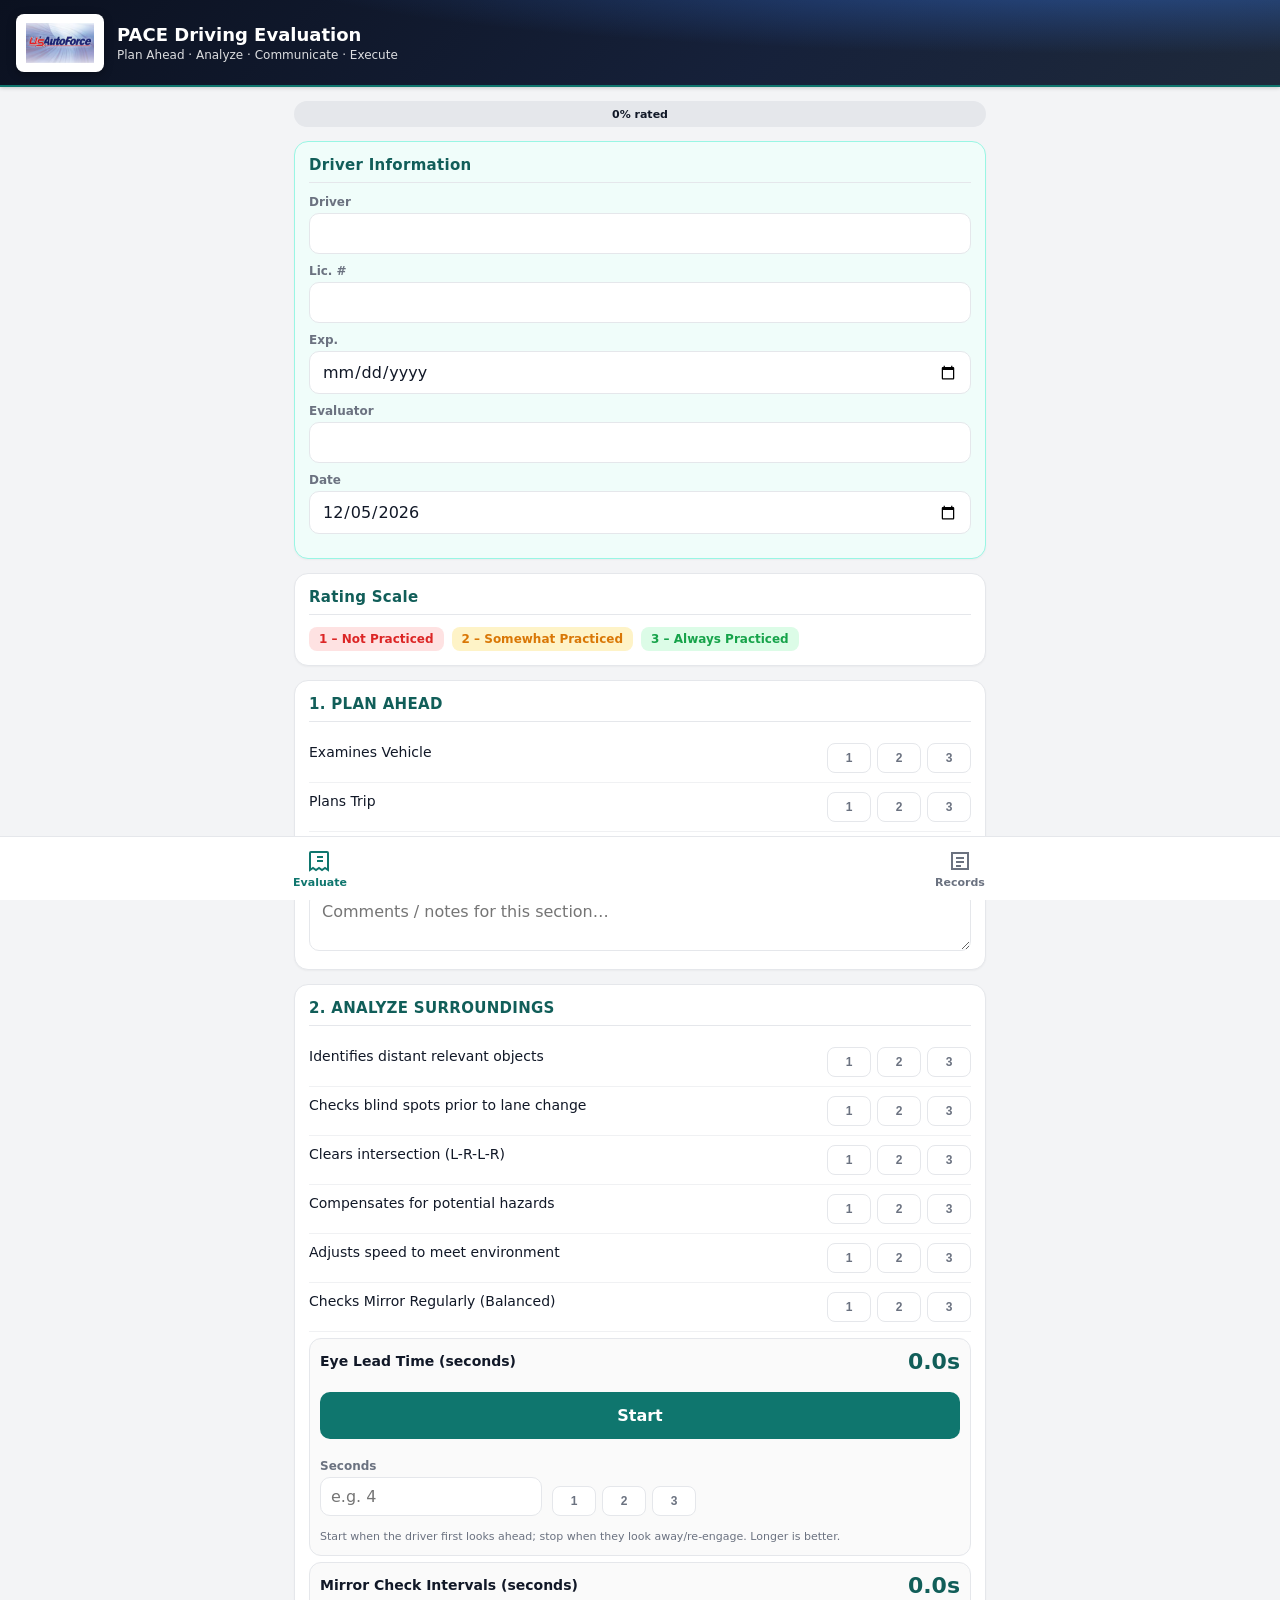
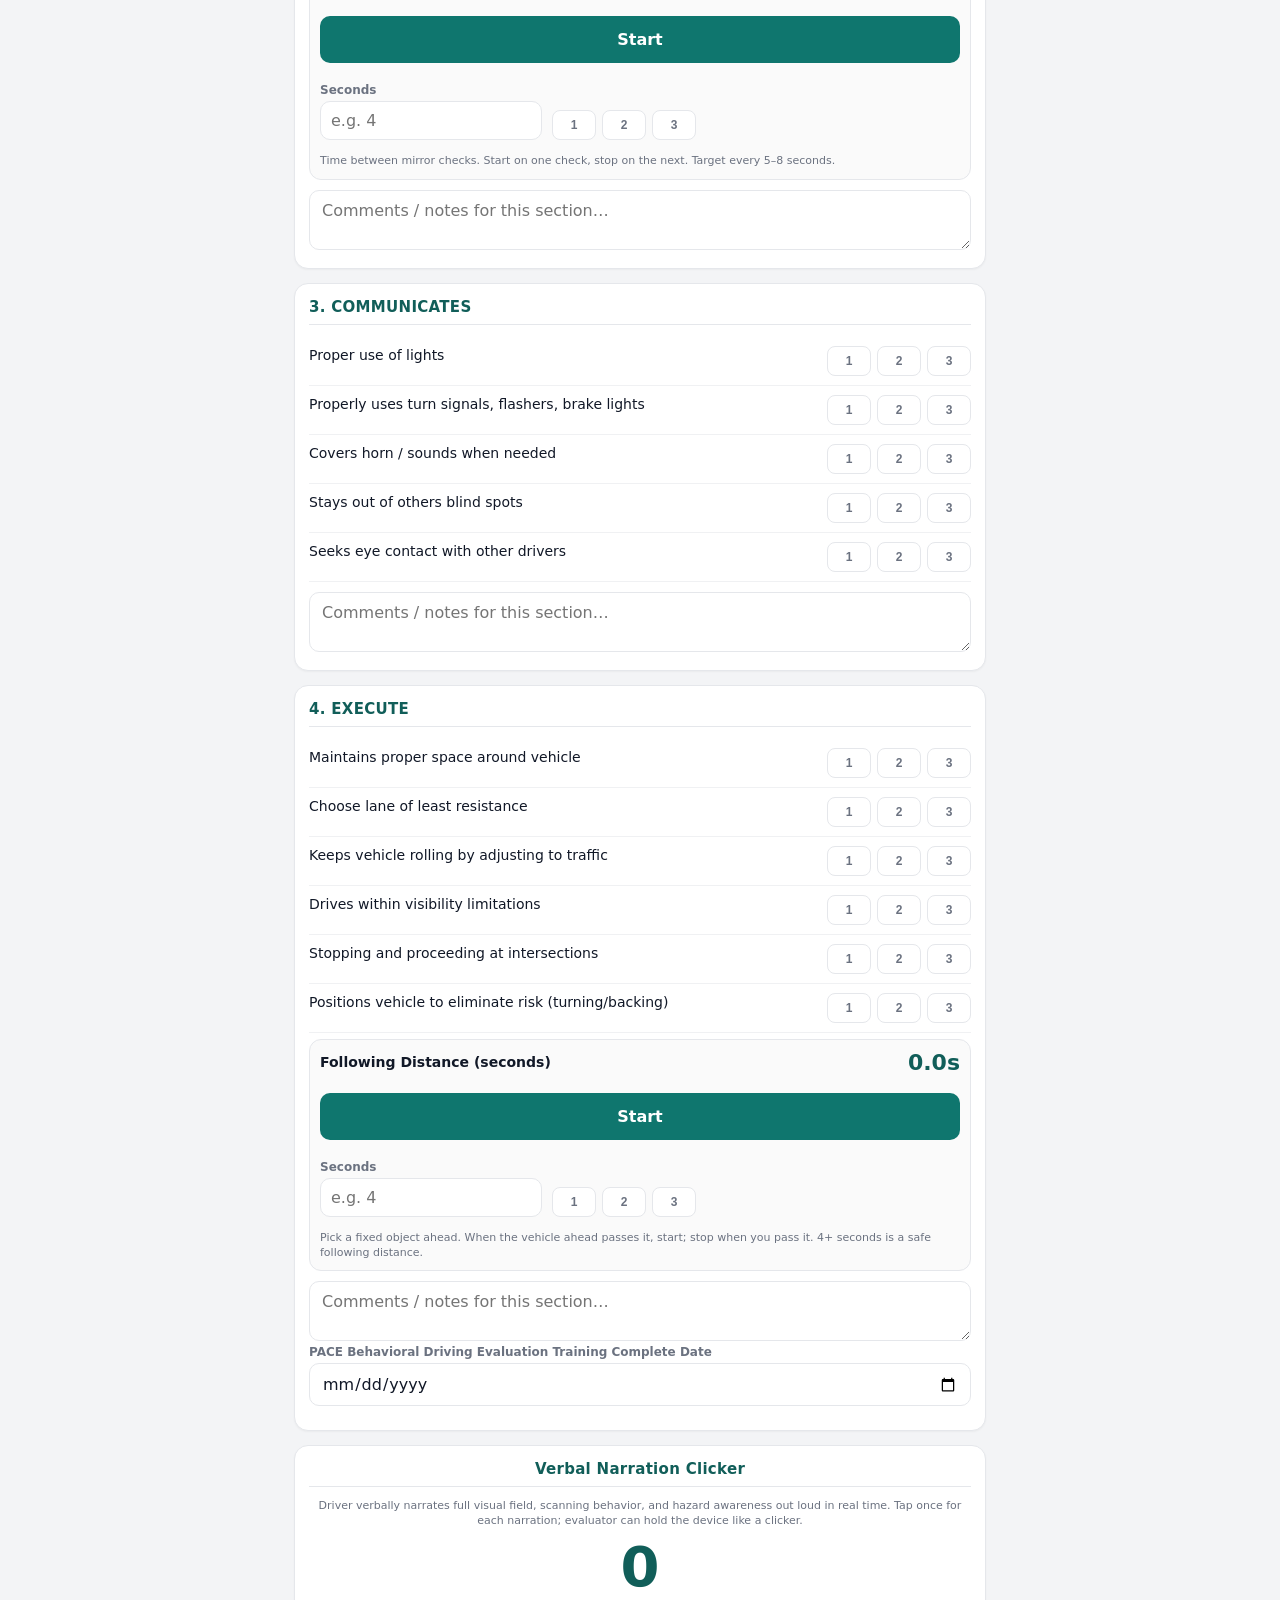
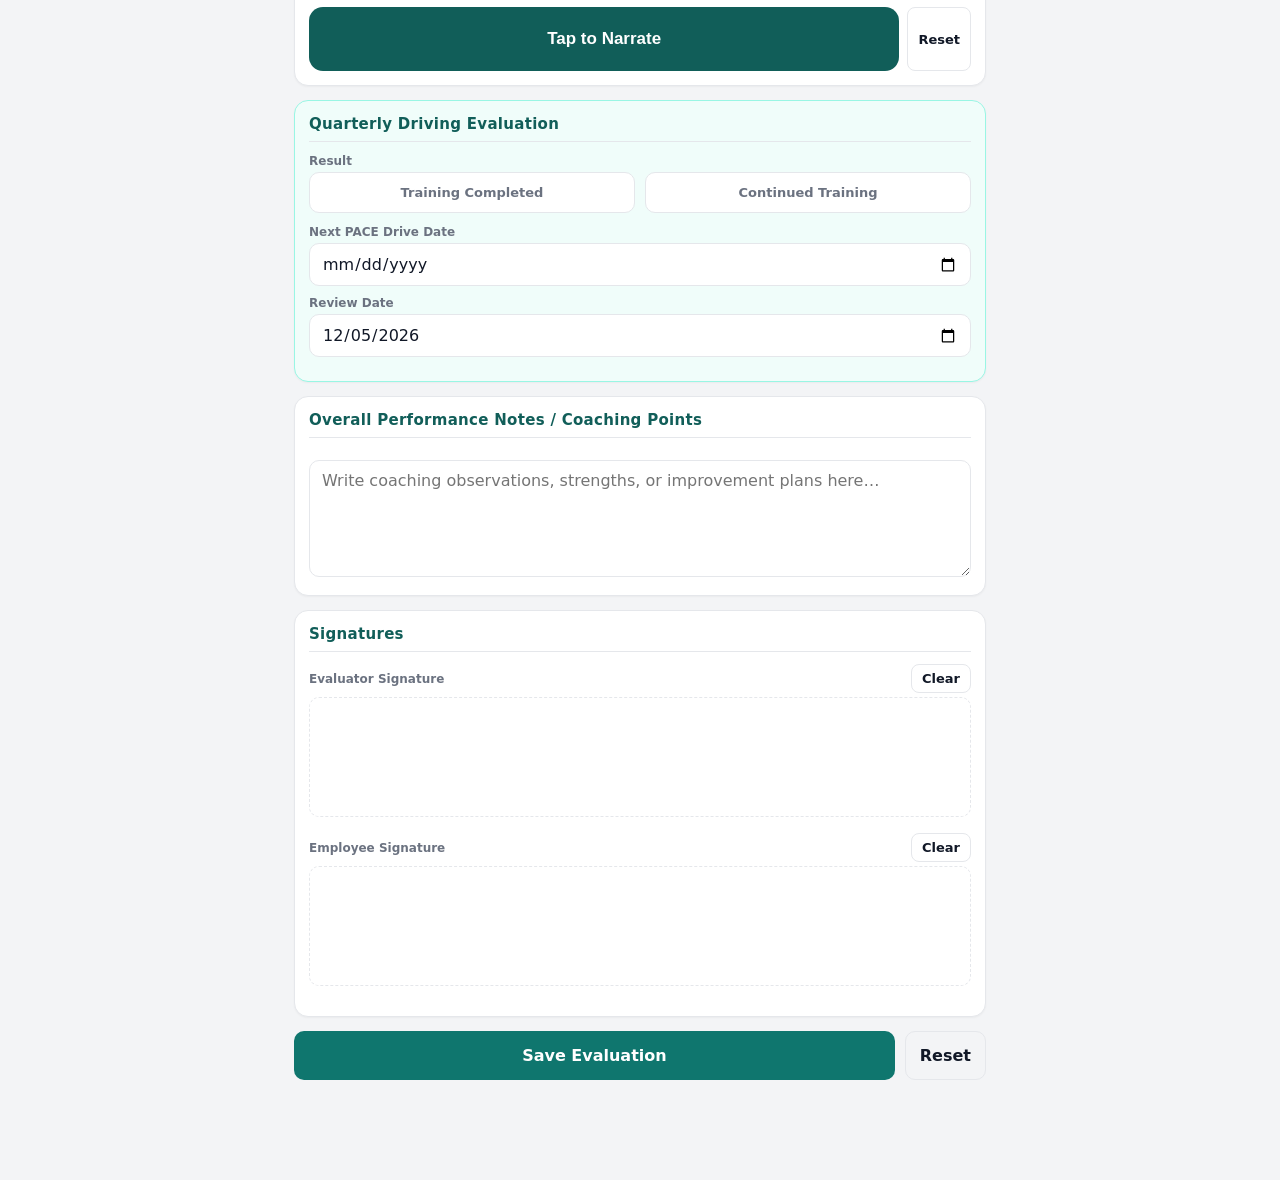
==== demo/index.html @ fed840f9 "Add /demo/ seeded presentation build (idbshim, no SW)" ====
<!DOCTYPE html>
<html lang="en">
<head>
<meta charset="UTF-8">
<meta name="viewport" content="width=device-width, initial-scale=1, viewport-fit=cover">
<meta name="theme-color" content="#0f766e">
<meta name="description" content="U.S. AutoForce PACE Driving Evaluation - mobile ride-along form with built-in timers for eye lead, mirror intervals and following distance">
<meta name="mobile-web-app-capable" content="yes">
<meta name="apple-mobile-web-app-capable" content="yes">
<meta name="apple-mobile-web-app-status-bar-style" content="black-translucent">
<meta name="apple-mobile-web-app-title" content="PACE Eval">
<title>U.S. AutoForce &middot; PACE Driving Evaluation</title>
<link rel="apple-touch-startup-image" media="(device-width: 320px) and (device-height: 568px) and (-webkit-device-pixel-ratio: 2)" href="icons/splash/splash-640x1136.png">
<link rel="apple-touch-startup-image" media="(device-width: 375px) and (device-height: 667px) and (-webkit-device-pixel-ratio: 2)" href="icons/splash/splash-750x1334.png">
<link rel="apple-touch-startup-image" media="(device-width: 414px) and (device-height: 736px) and (-webkit-device-pixel-ratio: 3)" href="icons/splash/splash-1242x2208.png">
<link rel="apple-touch-startup-image" media="(device-width: 375px) and (device-height: 812px) and (-webkit-device-pixel-ratio: 3)" href="icons/splash/splash-1125x2436.png">
<link rel="apple-touch-startup-image" media="(device-width: 414px) and (device-height: 896px) and (-webkit-device-pixel-ratio: 2)" href="icons/splash/splash-828x1792.png">
<link rel="apple-touch-startup-image" media="(device-width: 390px) and (device-height: 844px) and (-webkit-device-pixel-ratio: 3)" href="icons/splash/splash-1170x2532.png">
<link rel="apple-touch-startup-image" media="(device-width: 428px) and (device-height: 926px) and (-webkit-device-pixel-ratio: 3)" href="icons/splash/splash-1284x2778.png">
<link rel="apple-touch-startup-image" media="(device-width: 393px) and (device-height: 852px) and (-webkit-device-pixel-ratio: 3)" href="icons/splash/splash-1290x2796.png">
<link rel="manifest" href="manifest.webmanifest">
<link rel="icon" href="icons/icon.svg" type="image/svg+xml">
<link rel="icon" href="icons/icon-192.png" type="image/png">
<link rel="apple-touch-icon" href="icons/icon-192.png">
<link rel="stylesheet" href="styles.css">
</head>
<body>
<header class="app-header">
  <div class="brand">
    <img src="icons/logo-tile.png" alt="U.S. AutoForce" class="brand-logo">
    <div>
      <h1>PACE Driving Evaluation</h1>
      <p>Plan Ahead &middot; Analyze &middot; Communicate &middot; Execute</p>
    </div>
  </div>
</header>

<main id="view" class="view">
  <!-- Evaluate / Records views rendered by app.js -->
</main>

<nav class="tabbar">
  <button class="tab active" data-view="evaluate" aria-label="Evaluate">
    <svg viewBox="0 0 24 24"><path d="M5 3h14a1 1 0 0 1 1 1v17l-3-2-3 2-3-2-3 2-3-2-3 2V4a1 1 0 0 1 1-1z" fill="none" stroke="currentColor" stroke-width="2"/><path d="M9 8h6M9 12h6" stroke="currentColor" stroke-width="2"/></svg>
    <span>Evaluate</span>
  </button>
  <button class="tab" data-view="records" aria-label="Records">
    <svg viewBox="0 0 24 24"><path d="M4 4h16v16H4z" fill="none" stroke="currentColor" stroke-width="2"/><path d="M8 9h8M8 13h8M8 17h5" stroke="currentColor" stroke-width="2"/></svg>
    <span>Records</span>
  </button>
</nav>

<div id="toast" class="toast" role="status"></div>

<script src="idbshim.js"></script>
  <script src="seed.js"></script>
  <script src="demo_click.js"></script>
  <script src="app.js"></script>
</body>
</html>
---- demo/styles.css ----
:root {
  --teal: #0f766e;
  --teal-dark: #115e59;
  --teal-soft: #f0fdfa;
  --green: #16a34a;
  --green-soft: #dcfce7;
  --amber: #d97706;
  --amber-soft: #fef3c7;
  --red: #dc2626;
  --red-soft: #fee2e2;
  --ink: #111827;
  --muted: #6b7280;
  --line: #e5e7eb;
  --bg: #f3f4f6;
  --card: #ffffff;
  --radius: 14px;
  --safe-bottom: env(safe-area-inset-bottom, 0px);
}

* { box-sizing: border-box; }

html, body {
  margin: 0;
  padding: 0;
  background: var(--bg);
  color: var(--ink);
  font-family: system-ui, -apple-system, "Segoe UI", Roboto, sans-serif;
  -webkit-tap-highlight-color: transparent;
}

body { padding-bottom: calc(76px + var(--safe-bottom)); }

.app-header {
  position: sticky;
  top: 0;
  z-index: 10;
  background:
    radial-gradient(120% 170% at 88% -30%, rgba(59,130,246,.45) 0%, rgba(59,130,246,0) 55%),
    linear-gradient(135deg, #0b1120 0%, #16213a 60%, #1e293b 100%);
  color: #fff;
  padding: calc(14px + env(safe-area-inset-top, 0px)) 16px 13px;
  border-bottom: 2px solid var(--teal);
  box-shadow: 0 1px 4px rgba(0,0,0,.18);
}
.brand { display: flex; align-items: center; gap: 13px; }
.brand-logo { width: 88px; height: 58px; border-radius: 8px; background: #fff; box-shadow: 0 2px 8px rgba(0,0,0,.35); }
.brand h1 { margin: 0; font-size: 18px; line-height: 1.2; }
.brand p { margin: 2px 0 0; font-size: 12px; opacity: .85; }

.view { max-width: 720px; margin: 0 auto; padding: 14px 14px 24px; }

.card {
  background: var(--card);
  border: 1px solid var(--line);
  border-radius: var(--radius);
  padding: 14px;
  margin-bottom: 14px;
  box-shadow: 0 1px 2px rgba(0,0,0,.04);
}
.card-title {
  margin: 0 0 12px;
  font-size: 15px;
  letter-spacing: .02em;
  color: var(--teal-dark);
  border-bottom: 1px solid var(--line);
  padding-bottom: 8px;
}
.info-card { background: var(--teal-soft); border-color: #99f6e4; }

.field { display: block; margin-bottom: 10px; }
.field-label { display: block; font-size: 12px; font-weight: 600; color: var(--muted); margin-bottom: 4px; }
input, select, textarea {
  width: 100%;
  font: inherit;
  color: var(--ink);
  background: #fff;
  border: 1px solid var(--line);
  border-radius: 10px;
  padding: 10px 12px;
}
input:focus, select:focus, textarea:focus {
  outline: 2px solid var(--teal);
  outline-offset: 1px;
  border-color: var(--teal);
}
textarea.notes { resize: vertical; margin-top: 10px; }
textarea.overall { min-height: 110px; }

/* legend */
.legend { display: flex; gap: 8px; flex-wrap: wrap; }
.legend span { font-size: 12px; font-weight: 600; padding: 5px 10px; border-radius: 8px; }
.legend .l1 { background: var(--red-soft); color: var(--red); }
.legend .l2 { background: var(--amber-soft); color: var(--amber); }
.legend .l3 { background: var(--green-soft); color: var(--green); }

/* items */
.item {
  display: flex;
  align-items: flex-start;
  justify-content: space-between;
  gap: 10px;
  padding: 9px 0;
  border-bottom: 1px solid #f0f1f3;
}
.item-label { font-size: 14px; line-height: 1.35; flex: 1; }
.rating { display: flex; gap: 6px; flex-shrink: 0; }
.rate {
  border: 1.5px solid var(--line);
  background: #fff;
  border-radius: 8px;
  font-size: 12px;
  font-weight: 700;
  padding: 7px 11px;
  cursor: pointer;
  min-width: 44px;
  color: var(--muted);
}
.rate.r1.on { background: var(--red-soft); border-color: var(--red); color: var(--red); }
.rate.r2.on { background: var(--amber-soft); border-color: var(--amber); color: var(--amber); }
.rate.r3.on { background: var(--green-soft); border-color: var(--green); color: var(--green); }

/* timed items / stopwatch */
.item.timed { flex-direction: column; background: #fafafa; border: 1px solid var(--line); border-radius: 12px; padding: 10px; margin-top: 6px; }
.timed-main { display: flex; align-items: center; justify-content: space-between; gap: 10px; width: 100%; }
.timed-main .item-label { flex: 1; font-weight: 600; }
.timed-read {
  font-size: 22px;
  font-weight: 800;
  font-variant-numeric: tabular-nums;
  color: var(--teal-dark);
  min-width: 76px;
  text-align: right;
}
.timed-read.running { color: var(--red); }
.timer-btn {
  width: 100%;
  margin-top: 8px;
  border: none;
  border-radius: 10px;
  padding: 14px;
  font: inherit;
  font-size: 16px;
  font-weight: 700;
  background: var(--teal);
  color: #fff;
  cursor: pointer;
}
.timer-btn.running { background: var(--red); }
.timer-btn:active { opacity: .85; }
.timed-foot {
  display: flex;
  align-items: flex-end;
  justify-content: space-between;
  gap: 10px;
  margin-top: 10px;
}
.timed-sec { flex: 1; }
.timed-sec input { padding: 9px 10px; }
.timed-note { font-size: 11px; color: var(--muted); margin: 4px 0 0; line-height: 1.35; }

.clicker-card { text-align: center; }
.clicker-count {
  font-size: 56px; font-weight: 800; line-height: 1;
  color: var(--teal-dark); margin: 10px 0 12px;
  font-variant-numeric: tabular-nums;
}
.clicker-row { display: flex; gap: 8px; }
.clicker-btn {
  flex: 1; padding: 22px 12px; border: none; border-radius: 14px;
  background: var(--teal-dark); color: #fff;
  font-size: 17px; font-weight: 800; cursor: pointer;
  -webkit-tap-highlight-color: transparent;
}
.clicker-btn:active { opacity: .85; }
.clicker-row .btn { flex: 0 0 auto; }

/* progress */
.progress {
  position: relative;
  height: 26px;
  background: var(--line);
  border-radius: 999px;
  margin-bottom: 14px;
  overflow: hidden;
}
.progress-fill {
  height: 100%;
  background: linear-gradient(90deg, var(--teal), #14b8a6);
  transition: width .25s ease;
}
.progress span {
  position: absolute;
  inset: 0;
  display: flex;
  align-items: center;
  justify-content: center;
  font-size: 11px;
  font-weight: 700;
  color: var(--ink);
}

/* signature */
.sigpad-wrap { margin: 12px 0; }
.sigpad {
  width: 100%;
  height: 120px;
  border: 1.5px dashed var(--line);
  border-radius: 10px;
  background: #fff;
  touch-action: none;
}
.sigpad-bar {
  display: flex;
  justify-content: space-between;
  align-items: center;
  margin-bottom: 4px;
}
.sigpad-label { font-size: 12px; font-weight: 600; color: var(--muted); }

/* buttons */
.btn {
  font: inherit;
  font-weight: 600;
  border: none;
  border-radius: 10px;
  padding: 10px 14px;
  cursor: pointer;
  background: var(--line);
  color: var(--ink);
}
.btn.primary { background: var(--teal); color: #fff; }
.btn.primary:active { background: var(--teal-dark); }
.btn.ghost { background: transparent; border: 1.5px solid var(--line); }
.btn.danger { color: var(--red); border-color: var(--red); }
.btn.primary-outline { color: var(--teal); border-color: var(--teal); }
.btn.small { padding: 6px 10px; font-size: 13px; border-radius: 8px; }
.btn.big { font-size: 16px; padding: 14px; }
.actions { display: grid; grid-template-columns: 1fr auto; gap: 10px; margin-top: 4px; }

/* quarterly decision card */
.decision-card { background: var(--teal-soft); border-color: #99f6e4; }
.toggle-row { display: flex; gap: 10px; margin: 4px 0 12px; }
.toggle {
  flex: 1;
  border: 1.5px solid var(--line);
  background: #fff;
  border-radius: 10px;
  padding: 12px 10px;
  font: inherit;
  font-size: 13px;
  font-weight: 700;
  cursor: pointer;
  color: var(--muted);
}
.toggle.on { border-color: var(--teal); color: var(--teal); background: var(--teal-soft); }

/* tab bar */
.tabbar {
  position: fixed;
  bottom: 0;
  left: 0;
  right: 0;
  height: calc(64px + var(--safe-bottom));
  padding-bottom: var(--safe-bottom);
  background: #fff;
  border-top: 1px solid var(--line);
  display: flex;
  z-index: 20;
}
.tab {
  flex: 1;
  display: flex;
  flex-direction: column;
  align-items: center;
  justify-content: center;
  gap: 3px;
  background: none;
  border: none;
  font: inherit;
  font-size: 11px;
  font-weight: 600;
  color: var(--muted);
  cursor: pointer;
}
.tab svg { width: 24px; height: 24px; }
.tab.active { color: var(--teal); }

/* records */
.page-head { display: flex; align-items: center; justify-content: space-between; gap: 10px; margin-bottom: 12px; flex-wrap: wrap; }
.page-title { margin: 0; font-size: 18px; color: var(--teal-dark); }
.empty {
  background: var(--card);
  border: 1px dashed var(--line);
  border-radius: var(--radius);
  padding: 30px 16px;
  text-align: center;
  color: var(--muted);
  font-size: 14px;
}
.rec { padding: 12px; }
.rec-main { display: flex; flex-wrap: wrap; align-items: center; gap: 8px; }
.rec-name { font-weight: 700; font-size: 15px; }
.rec-meta { color: var(--muted); font-size: 13px; }
.badge { font-size: 11px; font-weight: 700; padding: 3px 8px; border-radius: 999px; }
.bad-ok { background: var(--green-soft); color: var(--green); }
.bad-ni { background: var(--red-soft); color: var(--red); }
.rec-actions { display: flex; gap: 8px; margin-top: 10px; flex-wrap: wrap; }

/* report view */
.backbar { display: flex; align-items: center; gap: 10px; margin-bottom: 12px; }
.report { background: #fff; border: 1px solid var(--line); border-radius: var(--radius); padding: 18px; }
.report h2 { margin: 0 0 4px; font-size: 18px; color: var(--teal-dark); }
.report .rsub { margin: 0 0 14px; font-size: 13px; color: var(--muted); }
.rtbl { width: 100%; border-collapse: collapse; margin-bottom: 16px; }
.rtbl th, .rtbl td { text-align: left; padding: 7px 8px; border-bottom: 1px solid var(--line); font-size: 13.5px; vertical-align: top; }
.rtbl th { color: var(--muted); font-size: 11.5px; text-transform: uppercase; letter-spacing: .03em; }
.rsec { margin-bottom: 12px; }
.rsec h3 { margin: 0 0 6px; font-size: 14px; color: var(--teal-dark); }
.rsec p { margin: 0; font-size: 13.5px; }
.rfoot { display: grid; grid-template-columns: 1fr 1fr; gap: 14px; margin-top: 18px; }
.sigbox { border-top: 1.5px solid var(--line); padding-top: 6px; font-size: 12px; color: var(--muted); }
.sigbox img { display: block; width: 100%; max-height: 90px; object-fit: contain; margin-bottom: 4px; }
.sigbox.ns { border-top-style: dashed; color: var(--muted); }
.foot { display: flex; justify-content: space-between; gap: 10px; margin-top: 18px; color: var(--muted); font-size: 12px; }

/* toast */
.toast {
  position: fixed;
  left: 50%;
  bottom: calc(84px + var(--safe-bottom));
  transform: translateX(-50%) translateY(20px);
  background: #111827;
  color: #fff;
  padding: 10px 18px;
  border-radius: 999px;
  font-size: 14px;
  opacity: 0;
  pointer-events: none;
  transition: opacity .2s, transform .2s;
  z-index: 30;
  max-width: 90vw;
  text-align: center;
}
.toast.show { opacity: 1; transform: translateX(-50%) translateY(0); }

@media (prefers-color-scheme: dark) {
  :root {
    --teal: #14b8a6;
    --teal-dark: #2dd4bf;
    --teal-soft: #052e2b;
    --green: #4ade80;
    --green-soft: #052e16;
    --amber: #fbbf24;
    --amber-soft: #451a03;
    --red: #f87171;
    --red-soft: #450a0a;
    --ink: #f3f4f6;
    --muted: #9ca3af;
    --line: #1f2937;
    --bg: #0b1220;
    --card: #111827;
  }
  input, select, textarea { background: #0b1220; }
  .btn { background: #1f2937; }
  .item { border-bottom-color: #1f2937; }
  .item.timed { background: #0f1a2e; }
  .rate { background: #0b1220; }
  .sigpad { background: #0b1220; }
  .tabbar { background: #0b1220; }
  .report { background: #111827; }
  .toggle { background: #0b1220; }
  .info-card, .decision-card { background: #052e2b; border-color: #115e59; }
  .qsel-select, .sc-sel select { background: #0b1220; }
}
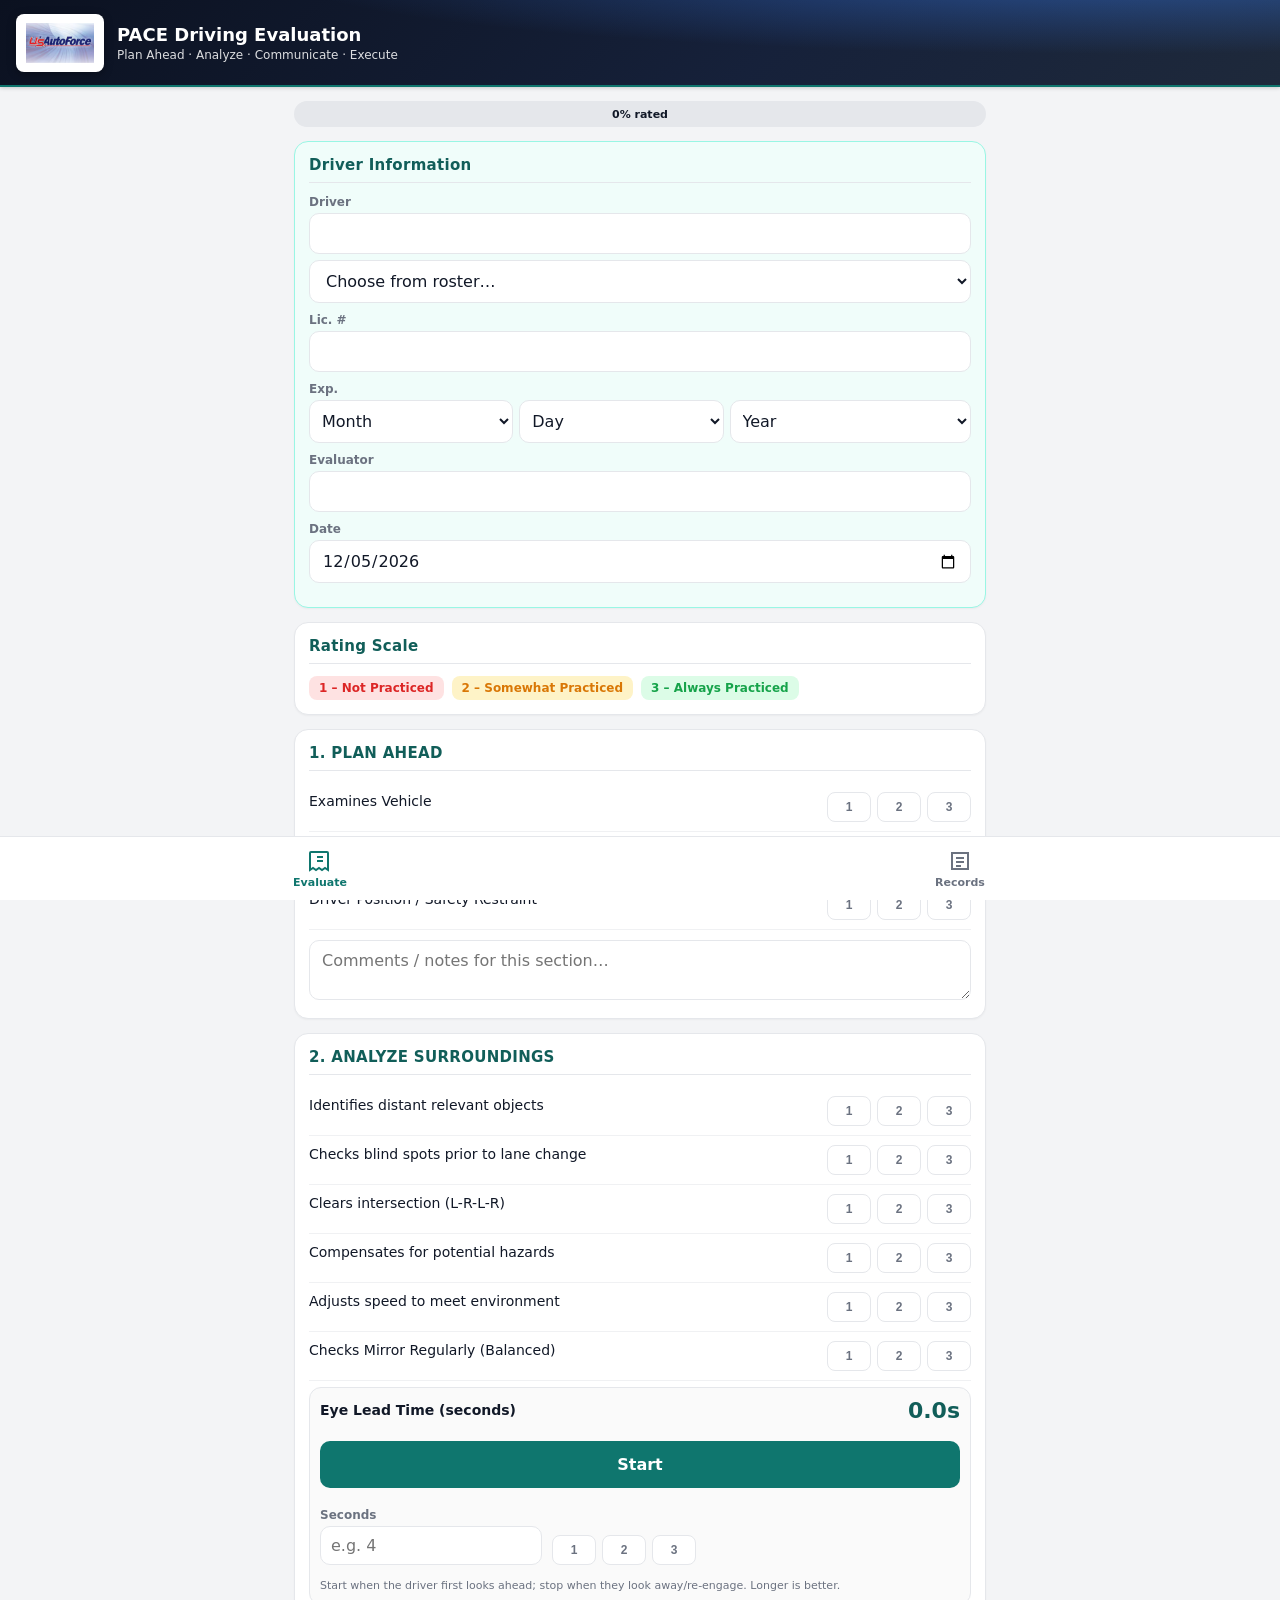
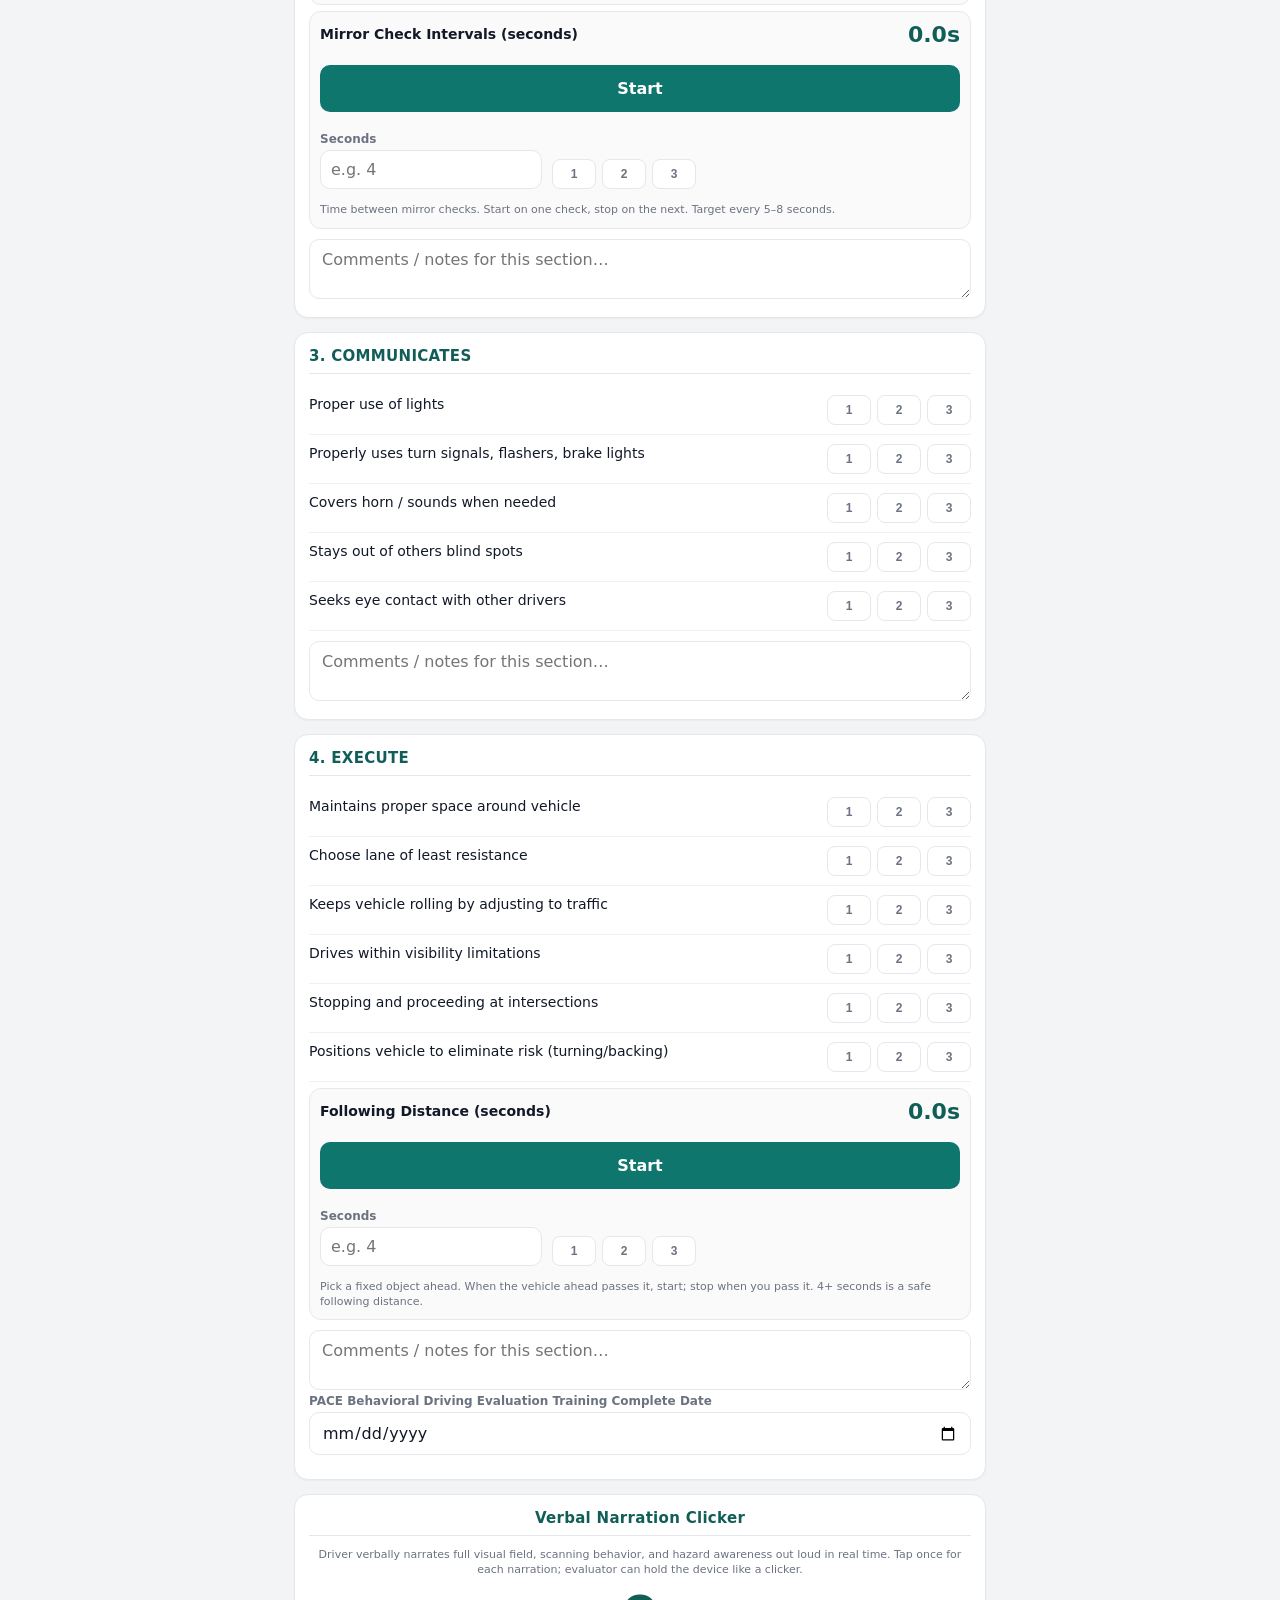
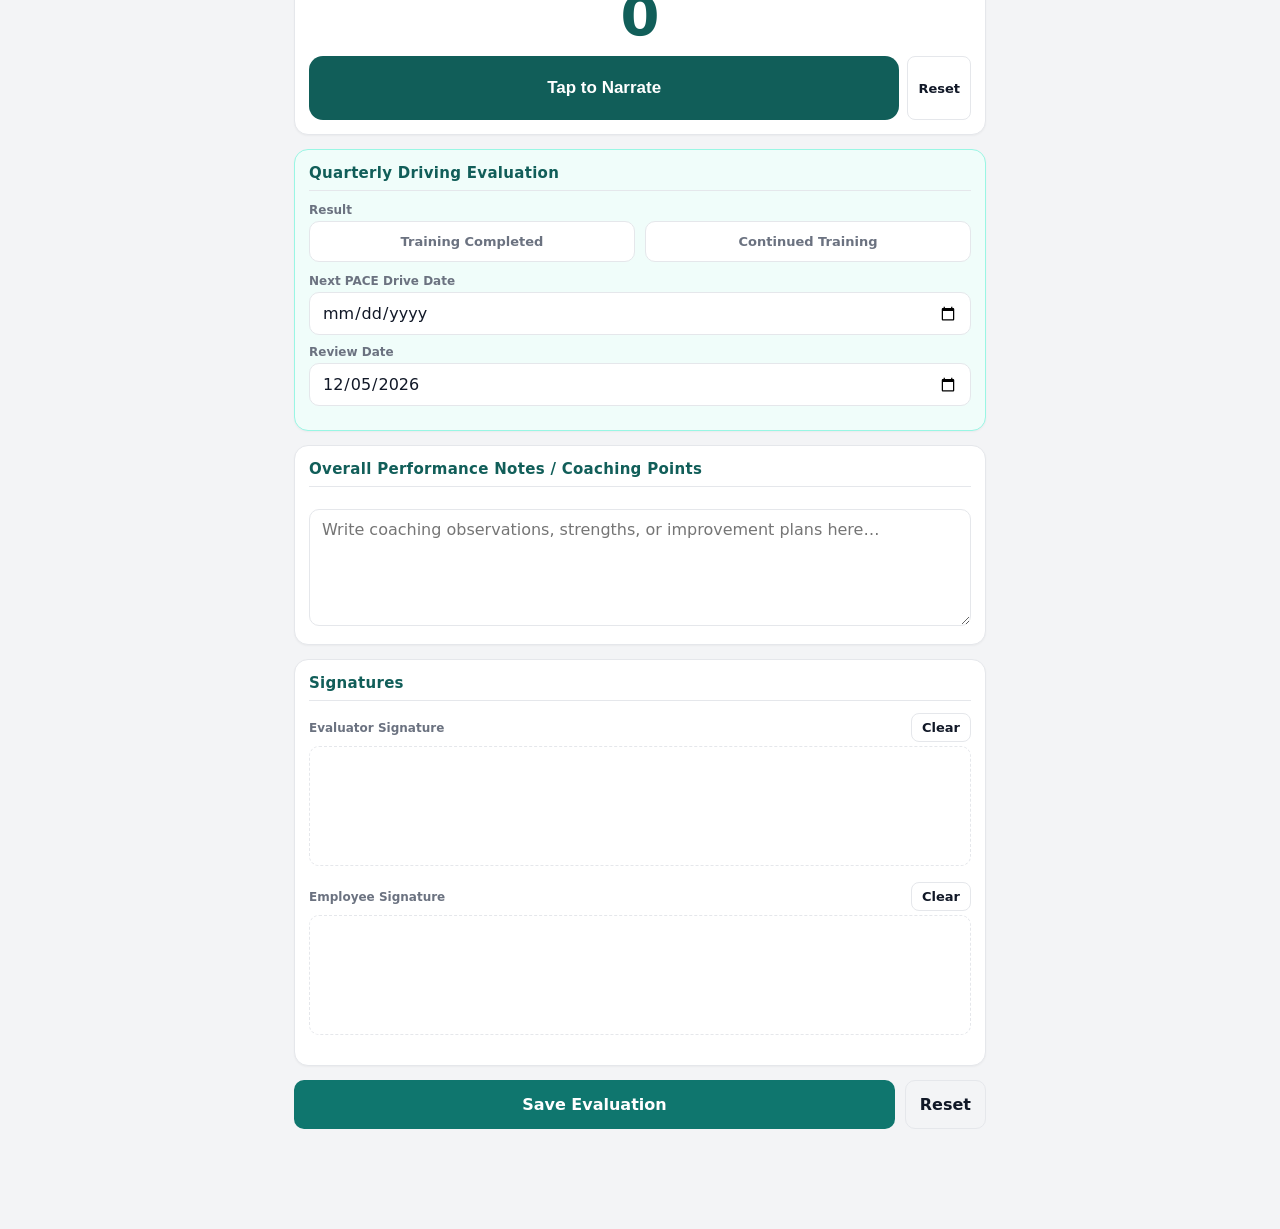
==== commit 36f709c3: "Auto-save the completed report as a PDF + one-tap Email to boss" ====
--- a/demo/index.html
+++ b/demo/index.html
@@ -52,7 +52,8 @@
 
 <div id="toast" class="toast" role="status"></div>
 
-<script src="idbshim.js"></script>
+<script src="afreport.js"></script>
+  <script src="idbshim.js"></script>
   <script src="seed.js"></script>
   <script src="demo_click.js"></script>
   <script src="app.js"></script>
--- a/demo/styles.css
+++ b/demo/styles.css
@@ -69,6 +69,24 @@
 
 .field { display: block; margin-bottom: 10px; }
 .field-label { display: block; font-size: 12px; font-weight: 600; color: var(--muted); margin-bottom: 4px; }
+
+/* ---------- Roster name pull-down + roster info summary ---------- */
+.roster-pick { margin-top: 6px; }
+
+/* Read-only summary of what the shared roster knows about the chosen driver —
+   hire date, licence #, licence / med-card expirations, warehouse, trainer. */
+.roster-info {
+  margin-top: 7px; padding: 7px 9px; border: 1px dashed var(--line); border-radius: 8px;
+  background: rgba(15, 118, 110, .05); font-size: 11.5px; color: var(--muted);
+  line-height: 1.5; overflow-wrap: anywhere;
+}
+.roster-info b { color: var(--ink); }
+
+/* Month / Day / Year dropdowns — work on every device, unlike the native
+   calendar's year control on some phones and installed web apps. */
+.dt-row { display: flex; gap: 6px; }
+.dt-row select { flex: 1 1 0; min-width: 0; width: auto; padding-left: 8px; padding-right: 8px; }
+.dt-row .dt-y { flex: 1.2 1 0; }
 input, select, textarea {
   width: 100%;
   font: inherit;
@@ -372,3 +390,16 @@
   .info-card, .decision-card { background: #052e2b; border-color: #115e59; }
   .qsel-select, .sc-sel select { background: #0b1220; }
 }
+
+/* ---------- Auto-backup toggle ---------- */
+.ab-toggle {
+  display: flex; align-items: flex-start; gap: 10px;
+  margin: 4px 0 10px; padding: 10px 12px;
+  border: 1.5px solid var(--line, #e3e6ef); border-radius: 10px;
+  background: rgba(15, 118, 110, .06);
+  cursor: pointer;
+}
+.ab-ck { width: 22px; height: 22px; flex: none; margin-top: 1px; }
+.ab-txt { display: flex; flex-direction: column; gap: 2px; }
+.ab-title { font-size: 13px; font-weight: 700; }
+.ab-txt .sub { font-size: 12px; opacity: .75; margin: 0; }
